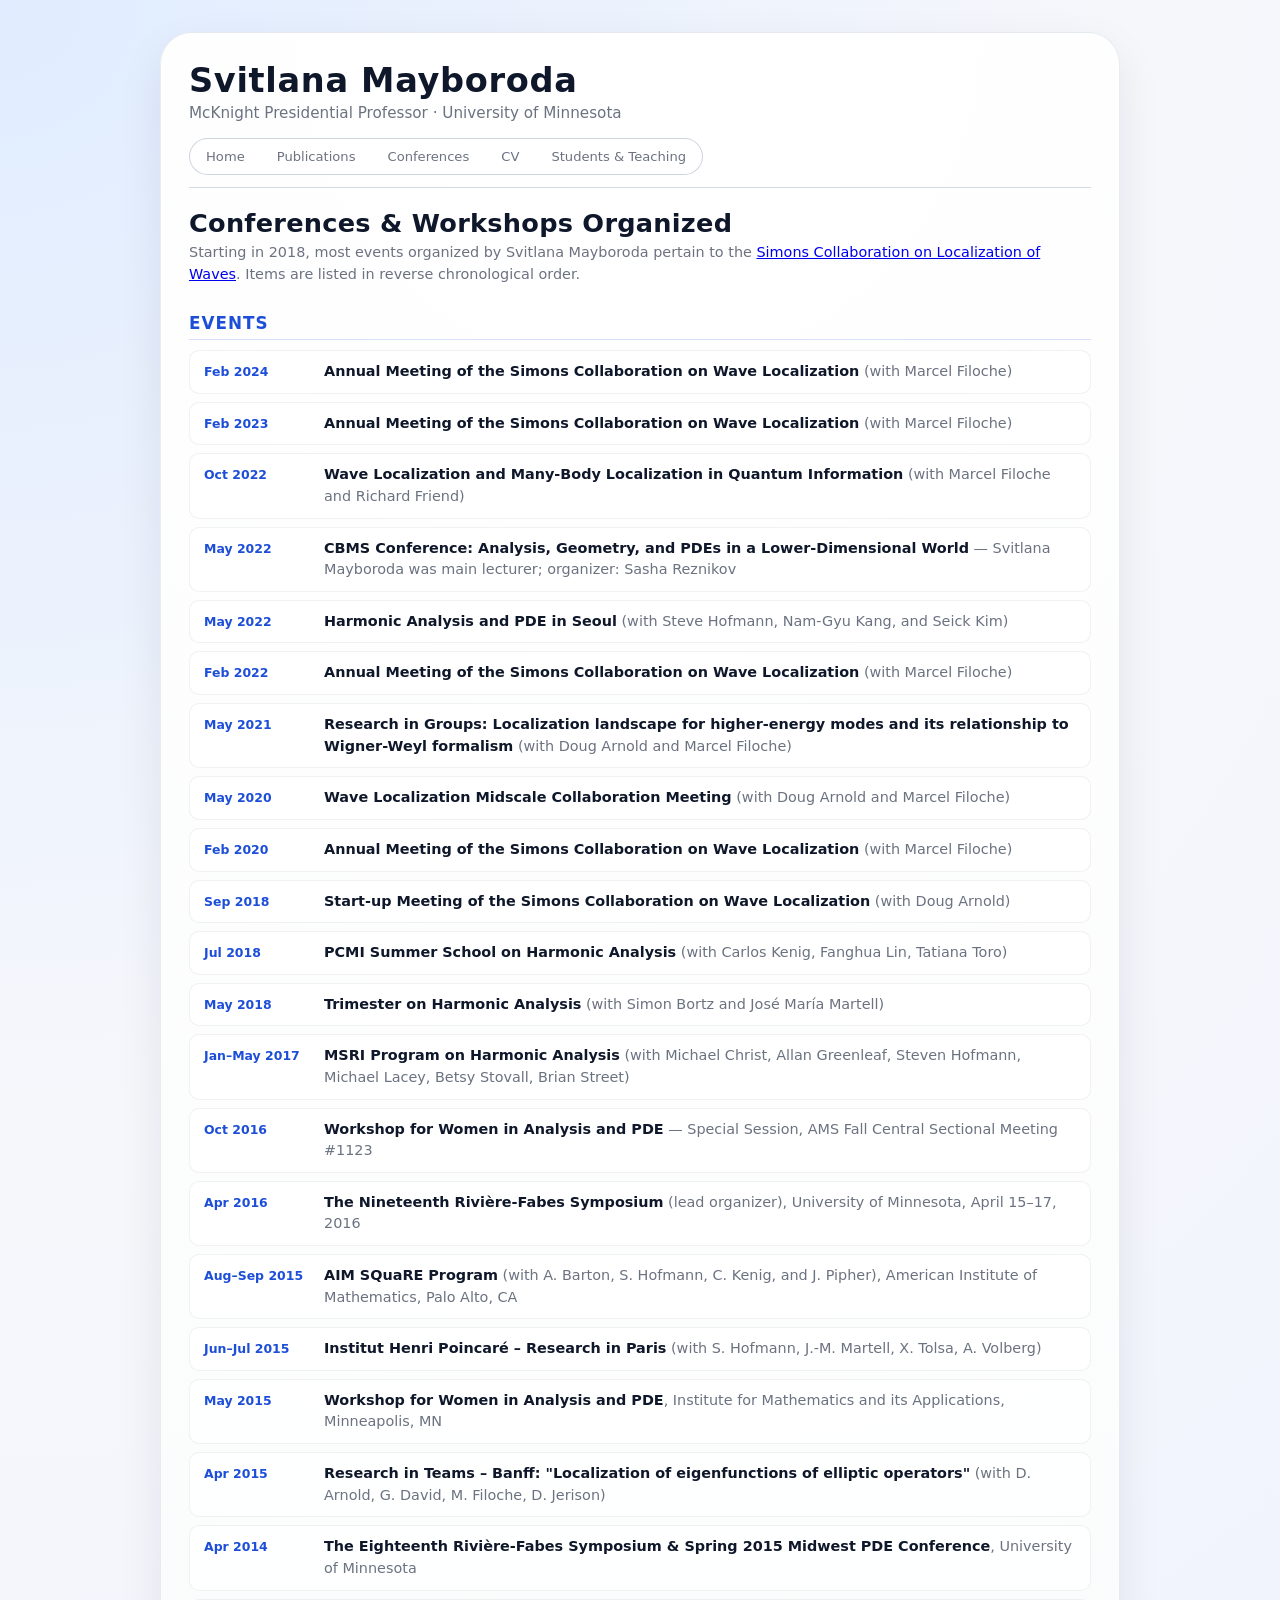
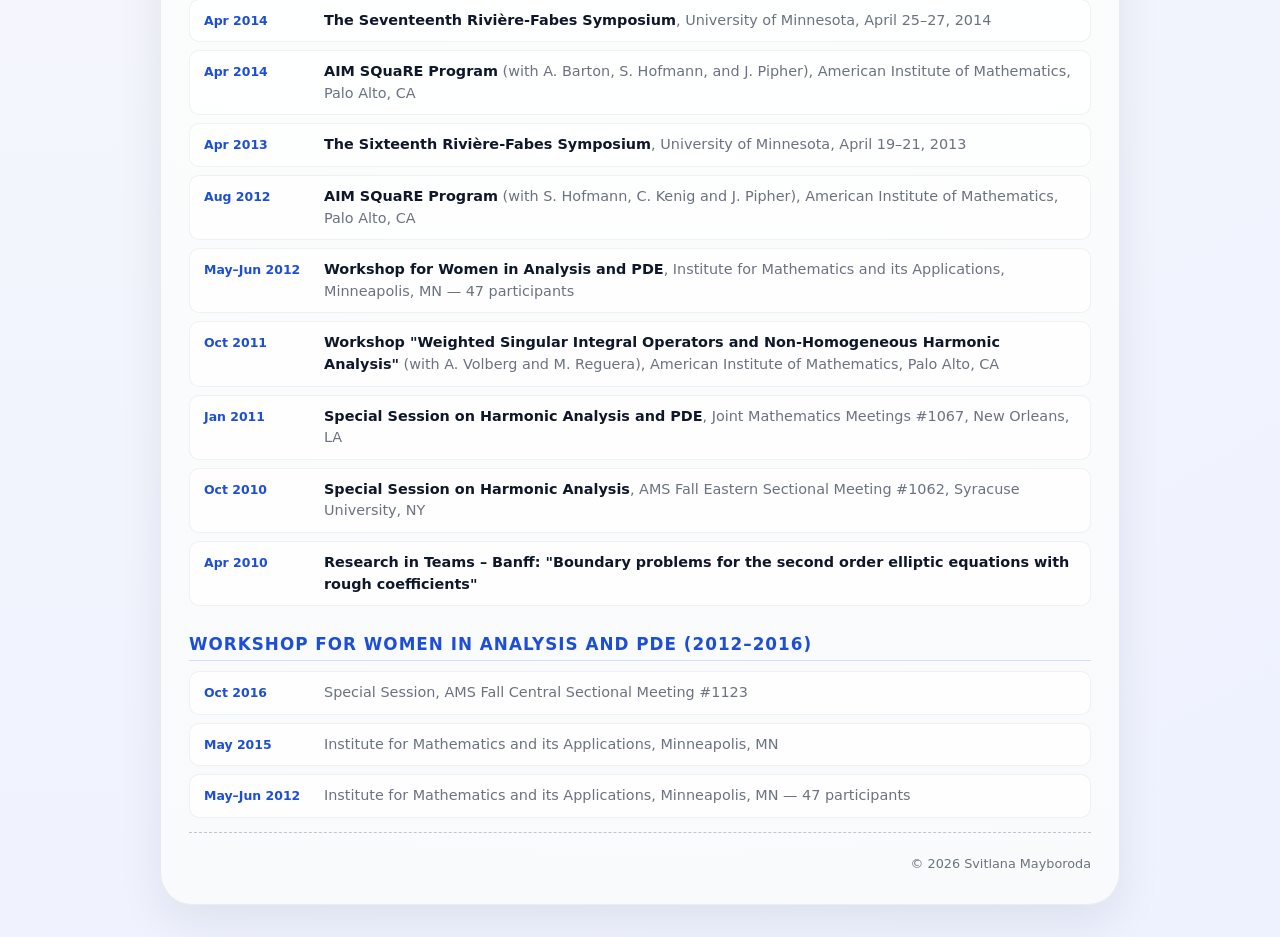
==== organized.html @ d2f57498 "Initial commit: clean static site for Svitlana Mayboroda Made-with: Cursor" ====
<!DOCTYPE html>
<html lang="en">
<head>
  <meta charset="UTF-8">
  <meta name="viewport" content="width=device-width, initial-scale=1">
  <title>Conferences &amp; Workshops – Svitlana Mayboroda</title>
  <link rel="stylesheet" href="styles.css">
  <style>
    main { display: block; }

    .page-title {
      font-size: clamp(1.3rem, 2vw + 0.8rem, 1.6rem);
      margin: 20px 0 4px;
      letter-spacing: 0.01em;
    }

    .page-note {
      font-size: 0.9rem;
      color: var(--fg-muted);
      margin: 0 0 24px;
      line-height: 1.5;
    }

    .section-heading {
      font-size: 1.05rem;
      color: var(--accent);
      letter-spacing: 0.06em;
      text-transform: uppercase;
      margin: 28px 0 10px;
      padding-bottom: 6px;
      border-bottom: 1px solid rgba(37, 99, 235, 0.18);
    }

    .event-list {
      list-style: none;
      padding: 0;
      margin: 0;
      display: flex;
      flex-direction: column;
      gap: 8px;
    }

    .event-list li {
      display: grid;
      grid-template-columns: 110px 1fr;
      gap: 10px;
      align-items: baseline;
      font-size: 0.9rem;
      color: var(--fg-muted);
      line-height: 1.5;
      padding: 10px 14px;
      border-radius: 10px;
      border: 1px solid var(--border-subtle);
      background: rgba(255, 255, 255, 0.8);
    }

    @media (max-width: 600px) {
      .event-list li {
        grid-template-columns: 1fr;
        gap: 2px;
      }
    }

    .event-date {
      font-size: 0.78rem;
      font-weight: 600;
      color: var(--accent);
      white-space: nowrap;
    }

    .event-desc strong {
      color: var(--fg);
      font-weight: 600;
    }

    .event-desc em {
      font-style: normal;
      color: var(--fg-muted);
    }
  </style>
</head>
<body>
  <div class="page">
    <header class="site-header">
      <div class="site-title-block">
        <h1 class="site-title"><a href="index.html" style="text-decoration:none;color:inherit;">Svitlana Mayboroda</a></h1>
        <p class="site-subtitle">McKnight Presidential Professor · University of Minnesota</p>
      </div>
      <nav class="site-nav">
        <a href="index.html">Home</a>
        <a href="publications.html">Publications</a>
        <a href="organized.html">Conferences</a>
        <a href="http://www-users.math.umn.edu/~svitlana/Vitae.pdf" target="_blank" rel="noopener noreferrer">CV</a>
        <a href="http://www-users.math.umn.edu/~svitlana/teaching.html" target="_blank" rel="noopener noreferrer">Students &amp; Teaching</a>
      </nav>
    </header>

    <h2 class="page-title">Conferences &amp; Workshops Organized</h2>
    <p class="page-note">
      Starting in 2018, most events organized by Svitlana Mayboroda pertain to the
      <a href="https://www.simonsfoundation.org/collaborations/localization-of-waves/" target="_blank" rel="noopener noreferrer">Simons Collaboration on Localization of Waves</a>.
      Items are listed in reverse chronological order.
    </p>

    <h3 class="section-heading">Events</h3>
    <ul class="event-list">
      <li>
        <span class="event-date">Feb 2024</span>
        <span class="event-desc"><strong>Annual Meeting of the Simons Collaboration on Wave Localization</strong> (with Marcel Filoche)</span>
      </li>
      <li>
        <span class="event-date">Feb 2023</span>
        <span class="event-desc"><strong>Annual Meeting of the Simons Collaboration on Wave Localization</strong> (with Marcel Filoche)</span>
      </li>
      <li>
        <span class="event-date">Oct 2022</span>
        <span class="event-desc"><strong>Wave Localization and Many-Body Localization in Quantum Information</strong> (with Marcel Filoche and Richard Friend)</span>
      </li>
      <li>
        <span class="event-date">May 2022</span>
        <span class="event-desc"><strong>CBMS Conference: Analysis, Geometry, and PDEs in a Lower-Dimensional World</strong> <em>— Svitlana Mayboroda was main lecturer; organizer: Sasha Reznikov</em></span>
      </li>
      <li>
        <span class="event-date">May 2022</span>
        <span class="event-desc"><strong>Harmonic Analysis and PDE in Seoul</strong> (with Steve Hofmann, Nam-Gyu Kang, and Seick Kim)</span>
      </li>
      <li>
        <span class="event-date">Feb 2022</span>
        <span class="event-desc"><strong>Annual Meeting of the Simons Collaboration on Wave Localization</strong> (with Marcel Filoche)</span>
      </li>
      <li>
        <span class="event-date">May 2021</span>
        <span class="event-desc"><strong>Research in Groups: Localization landscape for higher-energy modes and its relationship to Wigner-Weyl formalism</strong> (with Doug Arnold and Marcel Filoche)</span>
      </li>
      <li>
        <span class="event-date">May 2020</span>
        <span class="event-desc"><strong>Wave Localization Midscale Collaboration Meeting</strong> (with Doug Arnold and Marcel Filoche)</span>
      </li>
      <li>
        <span class="event-date">Feb 2020</span>
        <span class="event-desc"><strong>Annual Meeting of the Simons Collaboration on Wave Localization</strong> (with Marcel Filoche)</span>
      </li>
      <li>
        <span class="event-date">Sep 2018</span>
        <span class="event-desc"><strong>Start-up Meeting of the Simons Collaboration on Wave Localization</strong> (with Doug Arnold)</span>
      </li>
      <li>
        <span class="event-date">Jul 2018</span>
        <span class="event-desc"><strong>PCMI Summer School on Harmonic Analysis</strong> (with Carlos Kenig, Fanghua Lin, Tatiana Toro)</span>
      </li>
      <li>
        <span class="event-date">May 2018</span>
        <span class="event-desc"><strong>Trimester on Harmonic Analysis</strong> (with Simon Bortz and José María Martell)</span>
      </li>
      <li>
        <span class="event-date">Jan–May 2017</span>
        <span class="event-desc"><strong>MSRI Program on Harmonic Analysis</strong> (with Michael Christ, Allan Greenleaf, Steven Hofmann, Michael Lacey, Betsy Stovall, Brian Street)</span>
      </li>
      <li>
        <span class="event-date">Oct 2016</span>
        <span class="event-desc"><strong>Workshop for Women in Analysis and PDE</strong> — Special Session, AMS Fall Central Sectional Meeting #1123</span>
      </li>
      <li>
        <span class="event-date">Apr 2016</span>
        <span class="event-desc"><strong>The Nineteenth Rivière-Fabes Symposium</strong> (lead organizer), University of Minnesota, April 15–17, 2016</span>
      </li>
      <li>
        <span class="event-date">Aug–Sep 2015</span>
        <span class="event-desc"><strong>AIM SQuaRE Program</strong> (with A. Barton, S. Hofmann, C. Kenig, and J. Pipher), American Institute of Mathematics, Palo Alto, CA</span>
      </li>
      <li>
        <span class="event-date">Jun–Jul 2015</span>
        <span class="event-desc"><strong>Institut Henri Poincaré – Research in Paris</strong> (with S. Hofmann, J.-M. Martell, X. Tolsa, A. Volberg)</span>
      </li>
      <li>
        <span class="event-date">May 2015</span>
        <span class="event-desc"><strong>Workshop for Women in Analysis and PDE</strong>, Institute for Mathematics and its Applications, Minneapolis, MN</span>
      </li>
      <li>
        <span class="event-date">Apr 2015</span>
        <span class="event-desc"><strong>Research in Teams – Banff: "Localization of eigenfunctions of elliptic operators"</strong> (with D. Arnold, G. David, M. Filoche, D. Jerison)</span>
      </li>
      <li>
        <span class="event-date">Apr 2014</span>
        <span class="event-desc"><strong>The Eighteenth Rivière-Fabes Symposium &amp; Spring 2015 Midwest PDE Conference</strong>, University of Minnesota</span>
      </li>
      <li>
        <span class="event-date">Apr 2014</span>
        <span class="event-desc"><strong>The Seventeenth Rivière-Fabes Symposium</strong>, University of Minnesota, April 25–27, 2014</span>
      </li>
      <li>
        <span class="event-date">Apr 2014</span>
        <span class="event-desc"><strong>AIM SQuaRE Program</strong> (with A. Barton, S. Hofmann, and J. Pipher), American Institute of Mathematics, Palo Alto, CA</span>
      </li>
      <li>
        <span class="event-date">Apr 2013</span>
        <span class="event-desc"><strong>The Sixteenth Rivière-Fabes Symposium</strong>, University of Minnesota, April 19–21, 2013</span>
      </li>
      <li>
        <span class="event-date">Aug 2012</span>
        <span class="event-desc"><strong>AIM SQuaRE Program</strong> (with S. Hofmann, C. Kenig and J. Pipher), American Institute of Mathematics, Palo Alto, CA</span>
      </li>
      <li>
        <span class="event-date">May–Jun 2012</span>
        <span class="event-desc"><strong>Workshop for Women in Analysis and PDE</strong>, Institute for Mathematics and its Applications, Minneapolis, MN — 47 participants</span>
      </li>
      <li>
        <span class="event-date">Oct 2011</span>
        <span class="event-desc"><strong>Workshop "Weighted Singular Integral Operators and Non-Homogeneous Harmonic Analysis"</strong> (with A. Volberg and M. Reguera), American Institute of Mathematics, Palo Alto, CA</span>
      </li>
      <li>
        <span class="event-date">Jan 2011</span>
        <span class="event-desc"><strong>Special Session on Harmonic Analysis and PDE</strong>, Joint Mathematics Meetings #1067, New Orleans, LA</span>
      </li>
      <li>
        <span class="event-date">Oct 2010</span>
        <span class="event-desc"><strong>Special Session on Harmonic Analysis</strong>, AMS Fall Eastern Sectional Meeting #1062, Syracuse University, NY</span>
      </li>
      <li>
        <span class="event-date">Apr 2010</span>
        <span class="event-desc"><strong>Research in Teams – Banff: "Boundary problems for the second order elliptic equations with rough coefficients"</strong></span>
      </li>
    </ul>

    <h3 class="section-heading">Workshop for Women in Analysis and PDE (2012–2016)</h3>
    <ul class="event-list">
      <li>
        <span class="event-date">Oct 2016</span>
        <span class="event-desc">Special Session, AMS Fall Central Sectional Meeting #1123</span>
      </li>
      <li>
        <span class="event-date">May 2015</span>
        <span class="event-desc">Institute for Mathematics and its Applications, Minneapolis, MN</span>
      </li>
      <li>
        <span class="event-date">May–Jun 2012</span>
        <span class="event-desc">Institute for Mathematics and its Applications, Minneapolis, MN — 47 participants</span>
      </li>
    </ul>

    <footer class="site-footer">
      <p>&copy; <span id="year"></span> Svitlana Mayboroda</p>
    </footer>
  </div>
  <script>document.getElementById('year').textContent = new Date().getFullYear();</script>
</body>
</html>
---- styles.css ----
:root {
  color-scheme: light dark;
  --bg: #f6f7fb;
  --bg-elevated: #ffffff;
  --border-subtle: rgba(15, 23, 42, 0.06);
  --fg: #0f172a;
  --fg-muted: #6b7280;
  --accent: #1d4ed8;
  --accent-soft: rgba(37, 99, 235, 0.08);
  --shadow-soft: 0 18px 45px rgba(15, 23, 42, 0.08);
  --radius-lg: 18px;
  --radius-full: 999px;
  --max-width: 960px;
}

*,
*::before,
*::after {
  box-sizing: border-box;
}

html,
body {
  margin: 0;
  padding: 0;
  font-family: system-ui, -apple-system, BlinkMacSystemFont, "SF Pro Text",
    "Segoe UI", sans-serif;
  background: radial-gradient(circle at top left, #e0ecff, #f6f7fb 40%, #eef2ff);
  color: var(--fg);
}

body {
  min-height: 100vh;
  display: flex;
  justify-content: center;
  padding: 32px 16px;
}

.page {
  width: 100%;
  max-width: var(--max-width);
  background: radial-gradient(circle at top, #ffffff, #f9fafb);
  border-radius: 32px;
  padding: 28px 28px 20px;
  box-shadow: var(--shadow-soft);
  border: 1px solid rgba(148, 163, 184, 0.2);
  backdrop-filter: blur(18px);
}

@media (max-width: 720px) {
  body {
    padding: 16px;
  }

  .page {
    padding: 20px 18px 16px;
    border-radius: 24px;
  }
}

.site-header {
  display: flex;
  flex-wrap: wrap;
  align-items: center;
  justify-content: space-between;
  gap: 16px;
  padding-bottom: 12px;
  border-bottom: 1px solid rgba(148, 163, 184, 0.4);
}

.site-title-block {
  display: flex;
  flex-direction: column;
  gap: 4px;
}

.site-title {
  font-size: clamp(1.75rem, 2vw + 1rem, 2.1rem);
  letter-spacing: 0.02em;
  margin: 0;
}

.site-subtitle {
  margin: 0;
  font-size: 0.95rem;
  color: var(--fg-muted);
}

.site-nav {
  display: inline-flex;
  flex-wrap: wrap;
  gap: 8px;
  padding: 4px;
  border-radius: var(--radius-full);
  background: rgba(255, 255, 255, 0.9);
  border: 1px solid rgba(148, 163, 184, 0.45);
}

.site-nav a {
  display: inline-flex;
  align-items: center;
  justify-content: center;
  padding: 6px 12px;
  border-radius: 999px;
  font-size: 0.82rem;
  text-decoration: none;
  color: var(--fg-muted);
  white-space: nowrap;
  position: relative;
  transition: background 0.15s ease, color 0.15s ease, transform 0.12s ease;
}

.site-nav a::before {
  content: "";
  position: absolute;
  inset: 0;
  border-radius: inherit;
  background: var(--accent-soft);
  opacity: 0;
  transition: opacity 0.15s ease;
}

.site-nav a span {
  position: relative;
  z-index: 1;
}

.site-nav a:hover {
  color: var(--accent);
  transform: translateY(-1px);
}

.site-nav a:hover::before {
  opacity: 1;
}

@media (max-width: 640px) {
  .site-header {
    align-items: flex-start;
  }

  .site-nav {
    width: 100%;
    justify-content: space-between;
  }
}

main {
  display: grid;
  grid-template-columns: minmax(0, 1.35fr) minmax(0, 1fr);
  gap: 18px;
  margin-top: 16px;
}

@media (max-width: 880px) {
  main {
    grid-template-columns: minmax(0, 1fr);
  }
}

.card {
  background: rgba(255, 255, 255, 0.95);
  border-radius: var(--radius-lg);
  padding: 16px 18px 14px;
  border: 1px solid var(--border-subtle);
  box-shadow: 0 18px 40px rgba(15, 23, 42, 0.04);
}

.card h2 {
  margin: 0 0 8px;
  font-size: 1.15rem;
}

.card p {
  margin: 0 0 8px;
  font-size: 0.95rem;
  color: var(--fg-muted);
  line-height: 1.5;
}

.card a {
  color: var(--accent);
  text-decoration: none;
  border-bottom: 1px solid rgba(37, 99, 235, 0.25);
  padding-bottom: 1px;
}

.card a:hover {
  border-color: rgba(37, 99, 235, 0.7);
}

.link-list {
  list-style: none;
  padding-left: 0;
  margin: 6px 0 0;
  display: flex;
  flex-direction: column;
  gap: 6px;
}

.link-list li a {
  display: inline-flex;
  align-items: center;
  gap: 6px;
  padding: 6px 10px;
  border-radius: 999px;
  background: rgba(248, 250, 252, 0.9);
  border: 1px solid rgba(148, 163, 184, 0.6);
  font-size: 0.9rem;
  border-bottom: none;
}

.link-list li a::after {
  content: "↗";
  font-size: 0.75rem;
  opacity: 0.65;
}

.link-list li a:hover {
  background: rgba(239, 246, 255, 0.95);
  border-color: rgba(37, 99, 235, 0.8);
}

.contact-grid {
  display: grid;
  grid-template-columns: minmax(0, 1.4fr) minmax(0, 1fr);
  gap: 12px;
  margin-top: 4px;
}

@media (max-width: 720px) {
  .contact-grid {
    grid-template-columns: minmax(0, 1fr);
  }
}

.contact-grid h3 {
  margin: 0 0 6px;
  font-size: 0.98rem;
}

.contact-grid p {
  margin: 0;
}

.site-footer {
  margin-top: 14px;
  padding-top: 10px;
  border-top: 1px dashed rgba(148, 163, 184, 0.6);
  text-align: right;
  font-size: 0.8rem;
  color: var(--fg-muted);
}
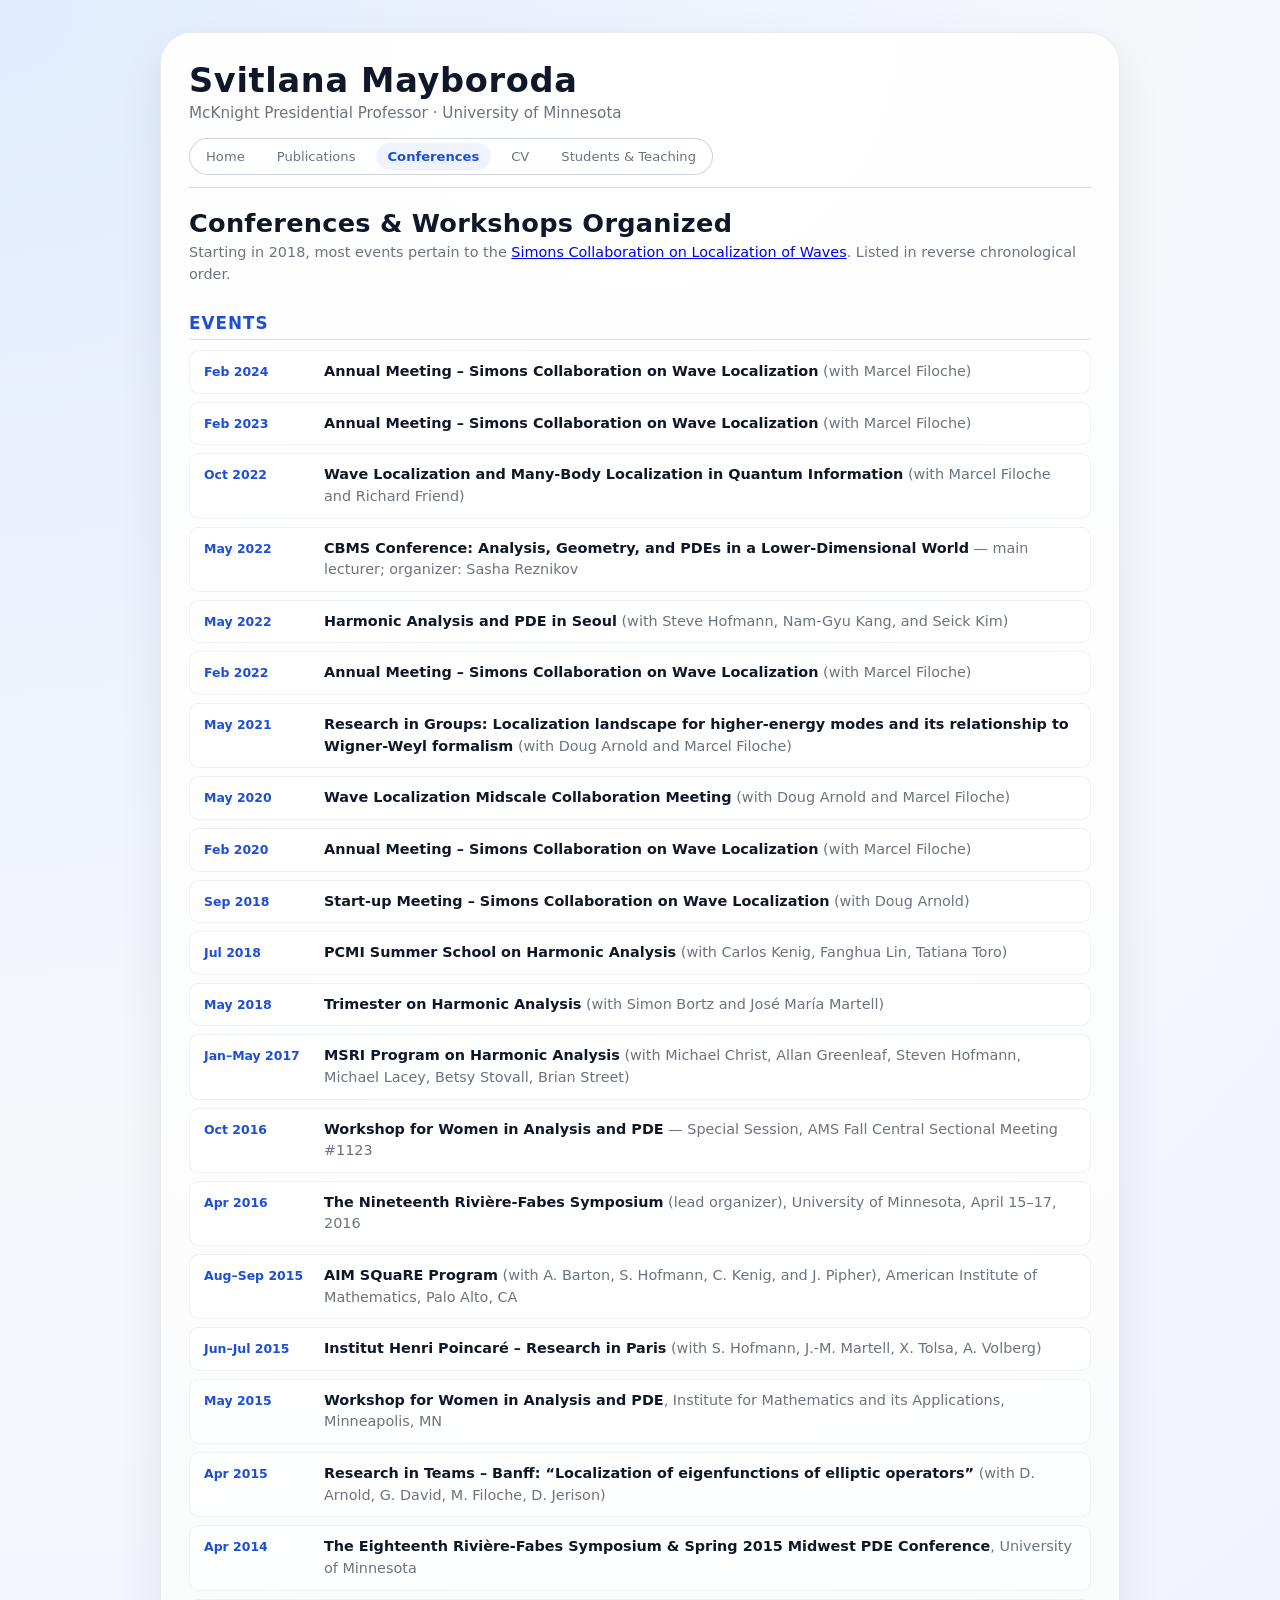
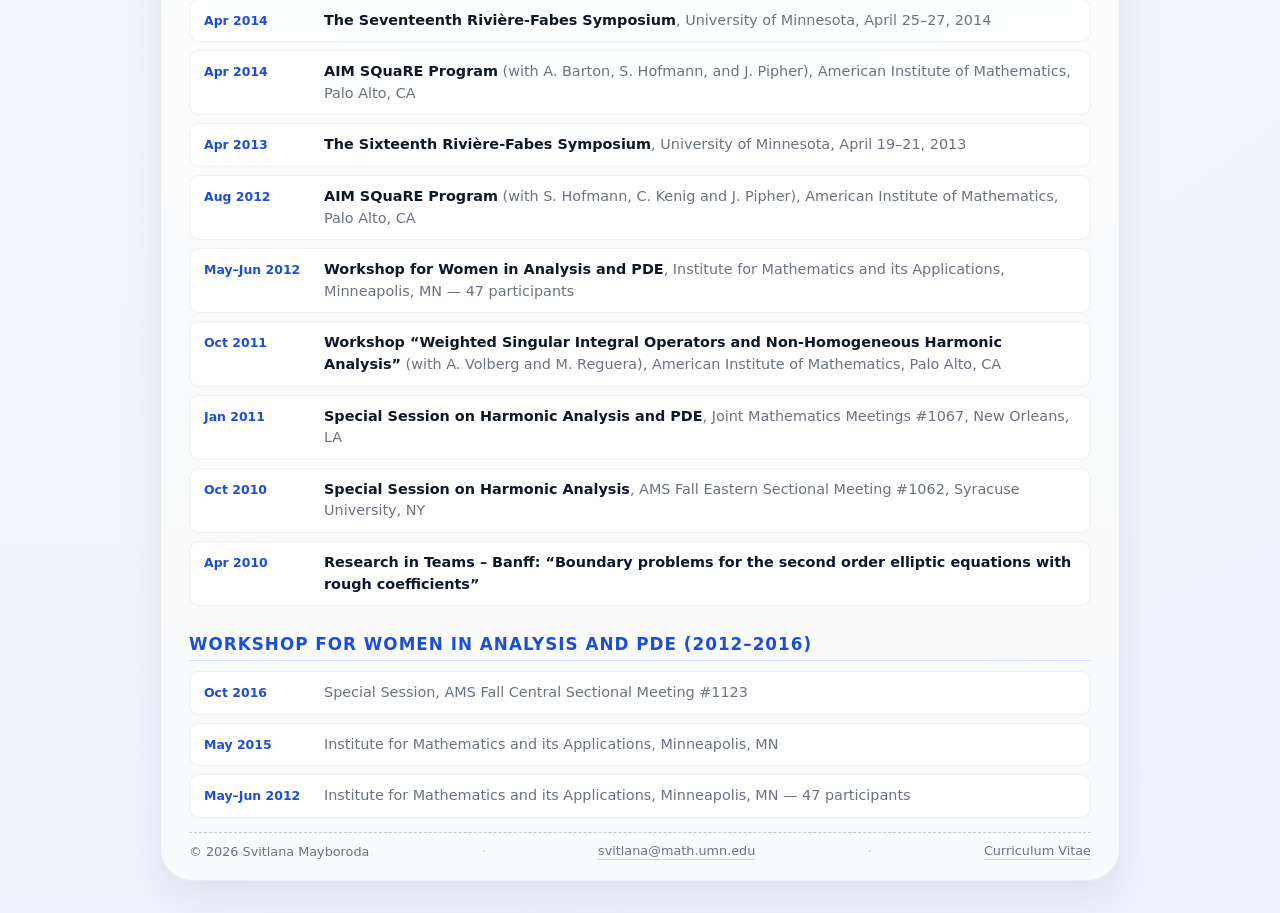
==== commit 169156ab: "Add shared header/footer via components.js; use local Vitae.pdf Made-with: Cursor" ====
--- a/organized.html
+++ b/organized.html
@@ -55,10 +55,7 @@
     }
 
     @media (max-width: 600px) {
-      .event-list li {
-        grid-template-columns: 1fr;
-        gap: 2px;
-      }
+      .event-list li { grid-template-columns: 1fr; gap: 2px; }
     }
 
     .event-date {
@@ -68,49 +65,30 @@
       white-space: nowrap;
     }
 
-    .event-desc strong {
-      color: var(--fg);
-      font-weight: 600;
-    }
-
-    .event-desc em {
-      font-style: normal;
-      color: var(--fg-muted);
-    }
+    .event-desc strong { color: var(--fg); font-weight: 600; }
+    .event-desc em { font-style: normal; color: var(--fg-muted); }
   </style>
 </head>
 <body>
   <div class="page">
-    <header class="site-header">
-      <div class="site-title-block">
-        <h1 class="site-title"><a href="index.html" style="text-decoration:none;color:inherit;">Svitlana Mayboroda</a></h1>
-        <p class="site-subtitle">McKnight Presidential Professor · University of Minnesota</p>
-      </div>
-      <nav class="site-nav">
-        <a href="index.html">Home</a>
-        <a href="publications.html">Publications</a>
-        <a href="organized.html">Conferences</a>
-        <a href="http://www-users.math.umn.edu/~svitlana/Vitae.pdf" target="_blank" rel="noopener noreferrer">CV</a>
-        <a href="http://www-users.math.umn.edu/~svitlana/teaching.html" target="_blank" rel="noopener noreferrer">Students &amp; Teaching</a>
-      </nav>
-    </header>
+    <div id="site-header"></div>
 
     <h2 class="page-title">Conferences &amp; Workshops Organized</h2>
     <p class="page-note">
-      Starting in 2018, most events organized by Svitlana Mayboroda pertain to the
+      Starting in 2018, most events pertain to the
       <a href="https://www.simonsfoundation.org/collaborations/localization-of-waves/" target="_blank" rel="noopener noreferrer">Simons Collaboration on Localization of Waves</a>.
-      Items are listed in reverse chronological order.
+      Listed in reverse chronological order.
     </p>
 
     <h3 class="section-heading">Events</h3>
     <ul class="event-list">
       <li>
         <span class="event-date">Feb 2024</span>
-        <span class="event-desc"><strong>Annual Meeting of the Simons Collaboration on Wave Localization</strong> (with Marcel Filoche)</span>
+        <span class="event-desc"><strong>Annual Meeting &#8211; Simons Collaboration on Wave Localization</strong> (with Marcel Filoche)</span>
       </li>
       <li>
         <span class="event-date">Feb 2023</span>
-        <span class="event-desc"><strong>Annual Meeting of the Simons Collaboration on Wave Localization</strong> (with Marcel Filoche)</span>
+        <span class="event-desc"><strong>Annual Meeting &#8211; Simons Collaboration on Wave Localization</strong> (with Marcel Filoche)</span>
       </li>
       <li>
         <span class="event-date">Oct 2022</span>
@@ -118,7 +96,7 @@
       </li>
       <li>
         <span class="event-date">May 2022</span>
-        <span class="event-desc"><strong>CBMS Conference: Analysis, Geometry, and PDEs in a Lower-Dimensional World</strong> <em>— Svitlana Mayboroda was main lecturer; organizer: Sasha Reznikov</em></span>
+        <span class="event-desc"><strong>CBMS Conference: Analysis, Geometry, and PDEs in a Lower-Dimensional World</strong> <em>&#8212; main lecturer; organizer: Sasha Reznikov</em></span>
       </li>
       <li>
         <span class="event-date">May 2022</span>
@@ -126,7 +104,7 @@
       </li>
       <li>
         <span class="event-date">Feb 2022</span>
-        <span class="event-desc"><strong>Annual Meeting of the Simons Collaboration on Wave Localization</strong> (with Marcel Filoche)</span>
+        <span class="event-desc"><strong>Annual Meeting &#8211; Simons Collaboration on Wave Localization</strong> (with Marcel Filoche)</span>
       </li>
       <li>
         <span class="event-date">May 2021</span>
@@ -138,11 +116,11 @@
       </li>
       <li>
         <span class="event-date">Feb 2020</span>
-        <span class="event-desc"><strong>Annual Meeting of the Simons Collaboration on Wave Localization</strong> (with Marcel Filoche)</span>
+        <span class="event-desc"><strong>Annual Meeting &#8211; Simons Collaboration on Wave Localization</strong> (with Marcel Filoche)</span>
       </li>
       <li>
         <span class="event-date">Sep 2018</span>
-        <span class="event-desc"><strong>Start-up Meeting of the Simons Collaboration on Wave Localization</strong> (with Doug Arnold)</span>
+        <span class="event-desc"><strong>Start-up Meeting &#8211; Simons Collaboration on Wave Localization</strong> (with Doug Arnold)</span>
       </li>
       <li>
         <span class="event-date">Jul 2018</span>
@@ -150,27 +128,27 @@
       </li>
       <li>
         <span class="event-date">May 2018</span>
-        <span class="event-desc"><strong>Trimester on Harmonic Analysis</strong> (with Simon Bortz and José María Martell)</span>
-      </li>
-      <li>
-        <span class="event-date">Jan–May 2017</span>
+        <span class="event-desc"><strong>Trimester on Harmonic Analysis</strong> (with Simon Bortz and Jos&#233; Mar&#237;a Martell)</span>
+      </li>
+      <li>
+        <span class="event-date">Jan&#8211;May 2017</span>
         <span class="event-desc"><strong>MSRI Program on Harmonic Analysis</strong> (with Michael Christ, Allan Greenleaf, Steven Hofmann, Michael Lacey, Betsy Stovall, Brian Street)</span>
       </li>
       <li>
         <span class="event-date">Oct 2016</span>
-        <span class="event-desc"><strong>Workshop for Women in Analysis and PDE</strong> — Special Session, AMS Fall Central Sectional Meeting #1123</span>
+        <span class="event-desc"><strong>Workshop for Women in Analysis and PDE</strong> &#8212; Special Session, AMS Fall Central Sectional Meeting #1123</span>
       </li>
       <li>
         <span class="event-date">Apr 2016</span>
-        <span class="event-desc"><strong>The Nineteenth Rivière-Fabes Symposium</strong> (lead organizer), University of Minnesota, April 15–17, 2016</span>
-      </li>
-      <li>
-        <span class="event-date">Aug–Sep 2015</span>
+        <span class="event-desc"><strong>The Nineteenth Rivi&#232;re-Fabes Symposium</strong> (lead organizer), University of Minnesota, April 15&#8211;17, 2016</span>
+      </li>
+      <li>
+        <span class="event-date">Aug&#8211;Sep 2015</span>
         <span class="event-desc"><strong>AIM SQuaRE Program</strong> (with A. Barton, S. Hofmann, C. Kenig, and J. Pipher), American Institute of Mathematics, Palo Alto, CA</span>
       </li>
       <li>
-        <span class="event-date">Jun–Jul 2015</span>
-        <span class="event-desc"><strong>Institut Henri Poincaré – Research in Paris</strong> (with S. Hofmann, J.-M. Martell, X. Tolsa, A. Volberg)</span>
+        <span class="event-date">Jun&#8211;Jul 2015</span>
+        <span class="event-desc"><strong>Institut Henri Poincar&#233; &#8211; Research in Paris</strong> (with S. Hofmann, J.-M. Martell, X. Tolsa, A. Volberg)</span>
       </li>
       <li>
         <span class="event-date">May 2015</span>
@@ -178,15 +156,15 @@
       </li>
       <li>
         <span class="event-date">Apr 2015</span>
-        <span class="event-desc"><strong>Research in Teams – Banff: "Localization of eigenfunctions of elliptic operators"</strong> (with D. Arnold, G. David, M. Filoche, D. Jerison)</span>
+        <span class="event-desc"><strong>Research in Teams &#8211; Banff: &#8220;Localization of eigenfunctions of elliptic operators&#8221;</strong> (with D. Arnold, G. David, M. Filoche, D. Jerison)</span>
       </li>
       <li>
         <span class="event-date">Apr 2014</span>
-        <span class="event-desc"><strong>The Eighteenth Rivière-Fabes Symposium &amp; Spring 2015 Midwest PDE Conference</strong>, University of Minnesota</span>
+        <span class="event-desc"><strong>The Eighteenth Rivi&#232;re-Fabes Symposium &amp; Spring 2015 Midwest PDE Conference</strong>, University of Minnesota</span>
       </li>
       <li>
         <span class="event-date">Apr 2014</span>
-        <span class="event-desc"><strong>The Seventeenth Rivière-Fabes Symposium</strong>, University of Minnesota, April 25–27, 2014</span>
+        <span class="event-desc"><strong>The Seventeenth Rivi&#232;re-Fabes Symposium</strong>, University of Minnesota, April 25&#8211;27, 2014</span>
       </li>
       <li>
         <span class="event-date">Apr 2014</span>
@@ -194,19 +172,19 @@
       </li>
       <li>
         <span class="event-date">Apr 2013</span>
-        <span class="event-desc"><strong>The Sixteenth Rivière-Fabes Symposium</strong>, University of Minnesota, April 19–21, 2013</span>
+        <span class="event-desc"><strong>The Sixteenth Rivi&#232;re-Fabes Symposium</strong>, University of Minnesota, April 19&#8211;21, 2013</span>
       </li>
       <li>
         <span class="event-date">Aug 2012</span>
         <span class="event-desc"><strong>AIM SQuaRE Program</strong> (with S. Hofmann, C. Kenig and J. Pipher), American Institute of Mathematics, Palo Alto, CA</span>
       </li>
       <li>
-        <span class="event-date">May–Jun 2012</span>
-        <span class="event-desc"><strong>Workshop for Women in Analysis and PDE</strong>, Institute for Mathematics and its Applications, Minneapolis, MN — 47 participants</span>
+        <span class="event-date">May&#8211;Jun 2012</span>
+        <span class="event-desc"><strong>Workshop for Women in Analysis and PDE</strong>, Institute for Mathematics and its Applications, Minneapolis, MN &#8212; 47 participants</span>
       </li>
       <li>
         <span class="event-date">Oct 2011</span>
-        <span class="event-desc"><strong>Workshop "Weighted Singular Integral Operators and Non-Homogeneous Harmonic Analysis"</strong> (with A. Volberg and M. Reguera), American Institute of Mathematics, Palo Alto, CA</span>
+        <span class="event-desc"><strong>Workshop &#8220;Weighted Singular Integral Operators and Non-Homogeneous Harmonic Analysis&#8221;</strong> (with A. Volberg and M. Reguera), American Institute of Mathematics, Palo Alto, CA</span>
       </li>
       <li>
         <span class="event-date">Jan 2011</span>
@@ -218,11 +196,11 @@
       </li>
       <li>
         <span class="event-date">Apr 2010</span>
-        <span class="event-desc"><strong>Research in Teams – Banff: "Boundary problems for the second order elliptic equations with rough coefficients"</strong></span>
+        <span class="event-desc"><strong>Research in Teams &#8211; Banff: &#8220;Boundary problems for the second order elliptic equations with rough coefficients&#8221;</strong></span>
       </li>
     </ul>
 
-    <h3 class="section-heading">Workshop for Women in Analysis and PDE (2012–2016)</h3>
+    <h3 class="section-heading">Workshop for Women in Analysis and PDE (2012&#8211;2016)</h3>
     <ul class="event-list">
       <li>
         <span class="event-date">Oct 2016</span>
@@ -233,15 +211,14 @@
         <span class="event-desc">Institute for Mathematics and its Applications, Minneapolis, MN</span>
       </li>
       <li>
-        <span class="event-date">May–Jun 2012</span>
-        <span class="event-desc">Institute for Mathematics and its Applications, Minneapolis, MN — 47 participants</span>
+        <span class="event-date">May&#8211;Jun 2012</span>
+        <span class="event-desc">Institute for Mathematics and its Applications, Minneapolis, MN &#8212; 47 participants</span>
       </li>
     </ul>
 
-    <footer class="site-footer">
-      <p>&copy; <span id="year"></span> Svitlana Mayboroda</p>
-    </footer>
+    <div id="site-footer"></div>
   </div>
-  <script>document.getElementById('year').textContent = new Date().getFullYear();</script>
+
+  <script src="components.js"></script>
 </body>
 </html>
--- a/styles.css
+++ b/styles.css
@@ -134,6 +134,17 @@
   opacity: 1;
 }
 
+.site-nav a[aria-current="page"] {
+  color: var(--accent);
+  background: var(--accent-soft);
+  font-weight: 600;
+}
+
+.site-title a {
+  text-decoration: none;
+  color: inherit;
+}
+
 @media (max-width: 640px) {
   .site-header {
     align-items: flex-start;
@@ -247,8 +258,31 @@
   margin-top: 14px;
   padding-top: 10px;
   border-top: 1px dashed rgba(148, 163, 184, 0.6);
-  text-align: right;
   font-size: 0.8rem;
   color: var(--fg-muted);
 }
 
+.footer-inner {
+  display: flex;
+  flex-wrap: wrap;
+  align-items: center;
+  justify-content: space-between;
+  gap: 6px 16px;
+}
+
+.footer-sep {
+  opacity: 0.4;
+}
+
+.site-footer a {
+  color: var(--fg-muted);
+  text-decoration: none;
+  border-bottom: 1px solid rgba(107, 114, 128, 0.3);
+  padding-bottom: 1px;
+}
+
+.site-footer a:hover {
+  color: var(--accent);
+  border-color: var(--accent);
+}
+
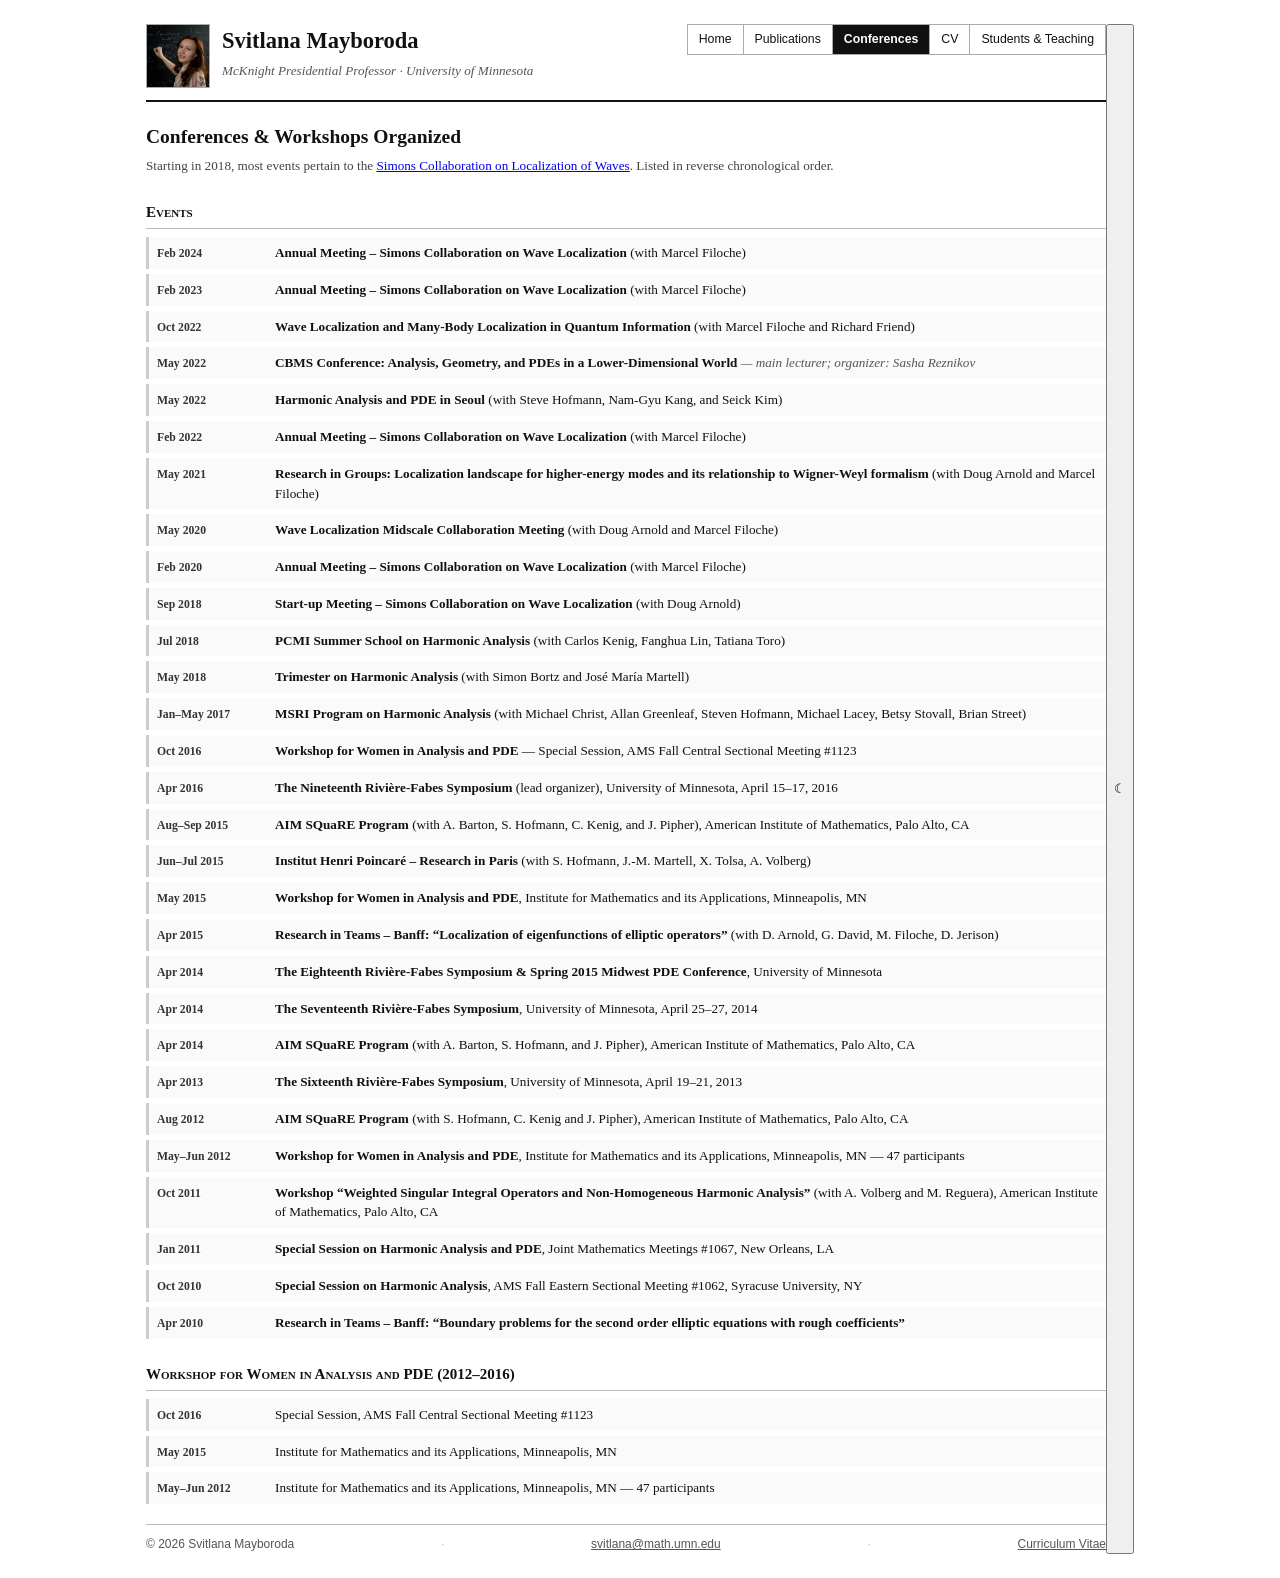
==== commit 4f8efce9: "Replace rounded modern design with flat square borders Made-with: Cursor" ====
--- a/organized.html
+++ b/organized.html
@@ -7,66 +7,34 @@
   <link rel="stylesheet" href="styles.css">
   <style>
     main { display: block; }
-
-    .page-title {
-      font-size: clamp(1.3rem, 2vw + 0.8rem, 1.6rem);
-      margin: 20px 0 4px;
-      letter-spacing: 0.01em;
+    .page-title { font-size: 1.3rem; margin: 16px 0 4px; }
+    .page-note { font-size: 0.88rem; color: #444; margin: 0 0 18px; }
+    .section-heading {
+      font-size: 1rem;
+      font-variant: small-caps;
+      margin: 24px 0 8px;
+      padding-bottom: 4px;
+      border-bottom: 1px solid #bbb;
     }
-
-    .page-note {
-      font-size: 0.9rem;
-      color: var(--fg-muted);
-      margin: 0 0 24px;
-      line-height: 1.5;
-    }
-
-    .section-heading {
-      font-size: 1.05rem;
-      color: var(--accent);
-      letter-spacing: 0.06em;
-      text-transform: uppercase;
-      margin: 28px 0 10px;
-      padding-bottom: 6px;
-      border-bottom: 1px solid rgba(37, 99, 235, 0.18);
-    }
-
-    .event-list {
-      list-style: none;
-      padding: 0;
-      margin: 0;
-      display: flex;
-      flex-direction: column;
-      gap: 8px;
-    }
-
+    .event-list { list-style: none; padding: 0; margin: 0; }
     .event-list li {
       display: grid;
       grid-template-columns: 110px 1fr;
-      gap: 10px;
+      gap: 8px;
       align-items: baseline;
-      font-size: 0.9rem;
-      color: var(--fg-muted);
+      font-size: 0.88rem;
       line-height: 1.5;
-      padding: 10px 14px;
-      border-radius: 10px;
-      border: 1px solid var(--border-subtle);
-      background: rgba(255, 255, 255, 0.8);
+      padding: 6px 8px;
+      border-left: 3px solid #ccc;
+      margin-bottom: 5px;
+      background: #fafafa;
     }
-
     @media (max-width: 600px) {
-      .event-list li { grid-template-columns: 1fr; gap: 2px; }
+      .event-list li { grid-template-columns: 1fr; gap: 1px; }
     }
-
-    .event-date {
-      font-size: 0.78rem;
-      font-weight: 600;
-      color: var(--accent);
-      white-space: nowrap;
-    }
-
-    .event-desc strong { color: var(--fg); font-weight: 600; }
-    .event-desc em { font-style: normal; color: var(--fg-muted); }
+    .event-date { font-size: 0.78rem; font-weight: bold; color: #333; white-space: nowrap; }
+    .event-desc strong { font-weight: bold; color: #111; }
+    .event-desc em { font-style: italic; color: #555; }
   </style>
 </head>
 <body>
--- a/styles.css
+++ b/styles.css
@@ -1,143 +1,72 @@
-:root {
-  color-scheme: light dark;
-  --bg: #f6f7fb;
-  --bg-elevated: #ffffff;
-  --border-subtle: rgba(15, 23, 42, 0.06);
-  --fg: #0f172a;
-  --fg-muted: #6b7280;
-  --accent: #1d4ed8;
-  --accent-soft: rgba(37, 99, 235, 0.08);
-  --shadow-soft: 0 18px 45px rgba(15, 23, 42, 0.08);
-  --radius-lg: 18px;
-  --radius-full: 999px;
-  --max-width: 960px;
-}
-
-*,
-*::before,
-*::after {
-  box-sizing: border-box;
-}
-
-html,
+*, *::before, *::after { box-sizing: border-box; }
+
+html, body {
+  margin: 0;
+  padding: 0;
+  background: #fff;
+  color: #111;
+  font-family: Georgia, "Times New Roman", serif;
+  font-size: 15px;
+  line-height: 1.55;
+}
+
 body {
-  margin: 0;
-  padding: 0;
-  font-family: system-ui, -apple-system, BlinkMacSystemFont, "SF Pro Text",
-    "Segoe UI", sans-serif;
-  background: radial-gradient(circle at top left, #e0ecff, #f6f7fb 40%, #eef2ff);
-  color: var(--fg);
-}
-
-body {
-  min-height: 100vh;
+  padding: 24px 16px;
   display: flex;
   justify-content: center;
-  padding: 32px 16px;
 }
 
 .page {
   width: 100%;
-  max-width: var(--max-width);
-  background: radial-gradient(circle at top, #ffffff, #f9fafb);
-  border-radius: 32px;
-  padding: 28px 28px 20px;
-  box-shadow: var(--shadow-soft);
-  border: 1px solid rgba(148, 163, 184, 0.2);
-  backdrop-filter: blur(18px);
-}
-
-@media (max-width: 720px) {
-  body {
-    padding: 16px;
-  }
-
-  .page {
-    padding: 20px 18px 16px;
-    border-radius: 24px;
-  }
-}
-
+  max-width: 960px;
+}
+
+/* ── Header ── */
 .site-header {
   display: flex;
   flex-wrap: wrap;
-  align-items: center;
+  align-items: flex-start;
   justify-content: space-between;
-  gap: 16px;
+  gap: 12px;
   padding-bottom: 12px;
-  border-bottom: 1px solid rgba(148, 163, 184, 0.4);
+  border-bottom: 2px solid #111;
+  margin-bottom: 20px;
+}
+
+.site-header-identity {
+  display: flex;
+  align-items: flex-start;
+  gap: 12px;
+}
+
+.site-photo-link {
+  display: block;
+  border: 1px solid #aaa;
+  flex-shrink: 0;
+  width: 64px;
+  height: 64px;
+  overflow: hidden;
+}
+
+.site-photo {
+  width: 100%;
+  height: 100%;
+  object-fit: cover;
+  object-position: center top;
+  display: block;
 }
 
 .site-title-block {
   display: flex;
   flex-direction: column;
-  gap: 4px;
+  gap: 2px;
 }
 
 .site-title {
-  font-size: clamp(1.75rem, 2vw + 1rem, 2.1rem);
-  letter-spacing: 0.02em;
-  margin: 0;
-}
-
-.site-subtitle {
-  margin: 0;
-  font-size: 0.95rem;
-  color: var(--fg-muted);
-}
-
-.site-nav {
-  display: inline-flex;
-  flex-wrap: wrap;
-  gap: 8px;
-  padding: 4px;
-  border-radius: var(--radius-full);
-  background: rgba(255, 255, 255, 0.9);
-  border: 1px solid rgba(148, 163, 184, 0.45);
-}
-
-.site-nav a {
-  display: inline-flex;
-  align-items: center;
-  justify-content: center;
-  padding: 6px 12px;
-  border-radius: 999px;
-  font-size: 0.82rem;
-  text-decoration: none;
-  color: var(--fg-muted);
-  white-space: nowrap;
-  position: relative;
-  transition: background 0.15s ease, color 0.15s ease, transform 0.12s ease;
-}
-
-.site-nav a::before {
-  content: "";
-  position: absolute;
-  inset: 0;
-  border-radius: inherit;
-  background: var(--accent-soft);
-  opacity: 0;
-  transition: opacity 0.15s ease;
-}
-
-.site-nav a span {
-  position: relative;
-  z-index: 1;
-}
-
-.site-nav a:hover {
-  color: var(--accent);
-  transform: translateY(-1px);
-}
-
-.site-nav a:hover::before {
-  opacity: 1;
-}
-
-.site-nav a[aria-current="page"] {
-  color: var(--accent);
-  background: var(--accent-soft);
-  font-weight: 600;
+  font-size: 1.5rem;
+  font-weight: bold;
+  margin: 0;
+  letter-spacing: 0;
 }
 
 .site-title a {
@@ -145,93 +74,107 @@
   color: inherit;
 }
 
-@media (max-width: 640px) {
-  .site-header {
-    align-items: flex-start;
-  }
-
-  .site-nav {
-    width: 100%;
-    justify-content: space-between;
-  }
-}
-
+.site-subtitle {
+  margin: 0;
+  font-size: 0.88rem;
+  color: #555;
+  font-style: italic;
+}
+
+/* ── Nav ── */
+.site-nav {
+  display: flex;
+  flex-wrap: wrap;
+  gap: 0;
+  border: 1px solid #aaa;
+  align-self: flex-start;
+}
+
+.site-nav a {
+  display: inline-block;
+  padding: 5px 11px;
+  font-size: 0.82rem;
+  font-family: Arial, Helvetica, sans-serif;
+  text-decoration: none;
+  color: #111;
+  border-right: 1px solid #aaa;
+}
+
+.site-nav a:last-child { border-right: none; }
+
+.site-nav a:hover {
+  background: #f0f0f0;
+  color: #00c;
+}
+
+.site-nav a[aria-current="page"] {
+  background: #111;
+  color: #fff;
+  font-weight: bold;
+}
+
+/* ── Main grid (home page) ── */
 main {
   display: grid;
   grid-template-columns: minmax(0, 1.35fr) minmax(0, 1fr);
-  gap: 18px;
-  margin-top: 16px;
-}
-
-@media (max-width: 880px) {
-  main {
-    grid-template-columns: minmax(0, 1fr);
-  }
-}
-
+  gap: 16px;
+}
+
+@media (max-width: 700px) {
+  main { grid-template-columns: 1fr; }
+  .site-nav { width: 100%; }
+  .site-nav a { border-bottom: 1px solid #aaa; border-right: none; }
+  .site-nav a:last-child { border-bottom: none; }
+}
+
+/* ── Cards ── */
 .card {
-  background: rgba(255, 255, 255, 0.95);
-  border-radius: var(--radius-lg);
-  padding: 16px 18px 14px;
-  border: 1px solid var(--border-subtle);
-  box-shadow: 0 18px 40px rgba(15, 23, 42, 0.04);
+  border: 1px solid #bbb;
+  padding: 14px 16px;
 }
 
 .card h2 {
+  font-size: 1rem;
   margin: 0 0 8px;
-  font-size: 1.15rem;
+  padding-bottom: 4px;
+  border-bottom: 1px solid #ddd;
 }
 
 .card p {
   margin: 0 0 8px;
-  font-size: 0.95rem;
-  color: var(--fg-muted);
-  line-height: 1.5;
-}
-
-.card a {
-  color: var(--accent);
-  text-decoration: none;
-  border-bottom: 1px solid rgba(37, 99, 235, 0.25);
-  padding-bottom: 1px;
-}
-
-.card a:hover {
-  border-color: rgba(37, 99, 235, 0.7);
-}
-
+  font-size: 0.9rem;
+  color: #333;
+}
+
+.card a { color: #00c; }
+.card a:hover { color: #c00; }
+
+/* ── Link list (home page sidebar) ── */
 .link-list {
   list-style: none;
-  padding-left: 0;
-  margin: 6px 0 0;
+  padding: 0;
+  margin: 0;
   display: flex;
   flex-direction: column;
-  gap: 6px;
+  gap: 4px;
 }
 
 .link-list li a {
-  display: inline-flex;
-  align-items: center;
-  gap: 6px;
-  padding: 6px 10px;
-  border-radius: 999px;
-  background: rgba(248, 250, 252, 0.9);
-  border: 1px solid rgba(148, 163, 184, 0.6);
-  font-size: 0.9rem;
-  border-bottom: none;
-}
-
-.link-list li a::after {
-  content: "↗";
-  font-size: 0.75rem;
-  opacity: 0.65;
+  display: block;
+  padding: 5px 8px;
+  font-size: 0.88rem;
+  background: #f7f7f7;
+  border: 1px solid #ccc;
+  color: #00c;
+  text-decoration: none;
 }
 
 .link-list li a:hover {
-  background: rgba(239, 246, 255, 0.95);
-  border-color: rgba(37, 99, 235, 0.8);
-}
-
+  background: #eef;
+  color: #c00;
+}
+
+/* ── Contact grid ── */
 .contact-grid {
   display: grid;
   grid-template-columns: minmax(0, 1.4fr) minmax(0, 1fr);
@@ -239,50 +182,38 @@
   margin-top: 4px;
 }
 
-@media (max-width: 720px) {
-  .contact-grid {
-    grid-template-columns: minmax(0, 1fr);
-  }
+@media (max-width: 600px) {
+  .contact-grid { grid-template-columns: 1fr; }
 }
 
 .contact-grid h3 {
-  margin: 0 0 6px;
-  font-size: 0.98rem;
+  margin: 0 0 4px;
+  font-size: 0.92rem;
 }
 
 .contact-grid p {
   margin: 0;
-}
-
+  font-size: 0.88rem;
+}
+
+/* ── Footer ── */
 .site-footer {
-  margin-top: 14px;
+  margin-top: 20px;
   padding-top: 10px;
-  border-top: 1px dashed rgba(148, 163, 184, 0.6);
+  border-top: 1px solid #bbb;
   font-size: 0.8rem;
-  color: var(--fg-muted);
+  color: #555;
+  font-family: Arial, Helvetica, sans-serif;
 }
 
 .footer-inner {
   display: flex;
   flex-wrap: wrap;
-  align-items: center;
+  gap: 6px 14px;
   justify-content: space-between;
-  gap: 6px 16px;
-}
-
-.footer-sep {
-  opacity: 0.4;
-}
-
-.site-footer a {
-  color: var(--fg-muted);
-  text-decoration: none;
-  border-bottom: 1px solid rgba(107, 114, 128, 0.3);
-  padding-bottom: 1px;
-}
-
-.site-footer a:hover {
-  color: var(--accent);
-  border-color: var(--accent);
-}
-
+}
+
+.footer-sep { color: #bbb; }
+
+.site-footer a { color: #555; }
+.site-footer a:hover { color: #00c; }
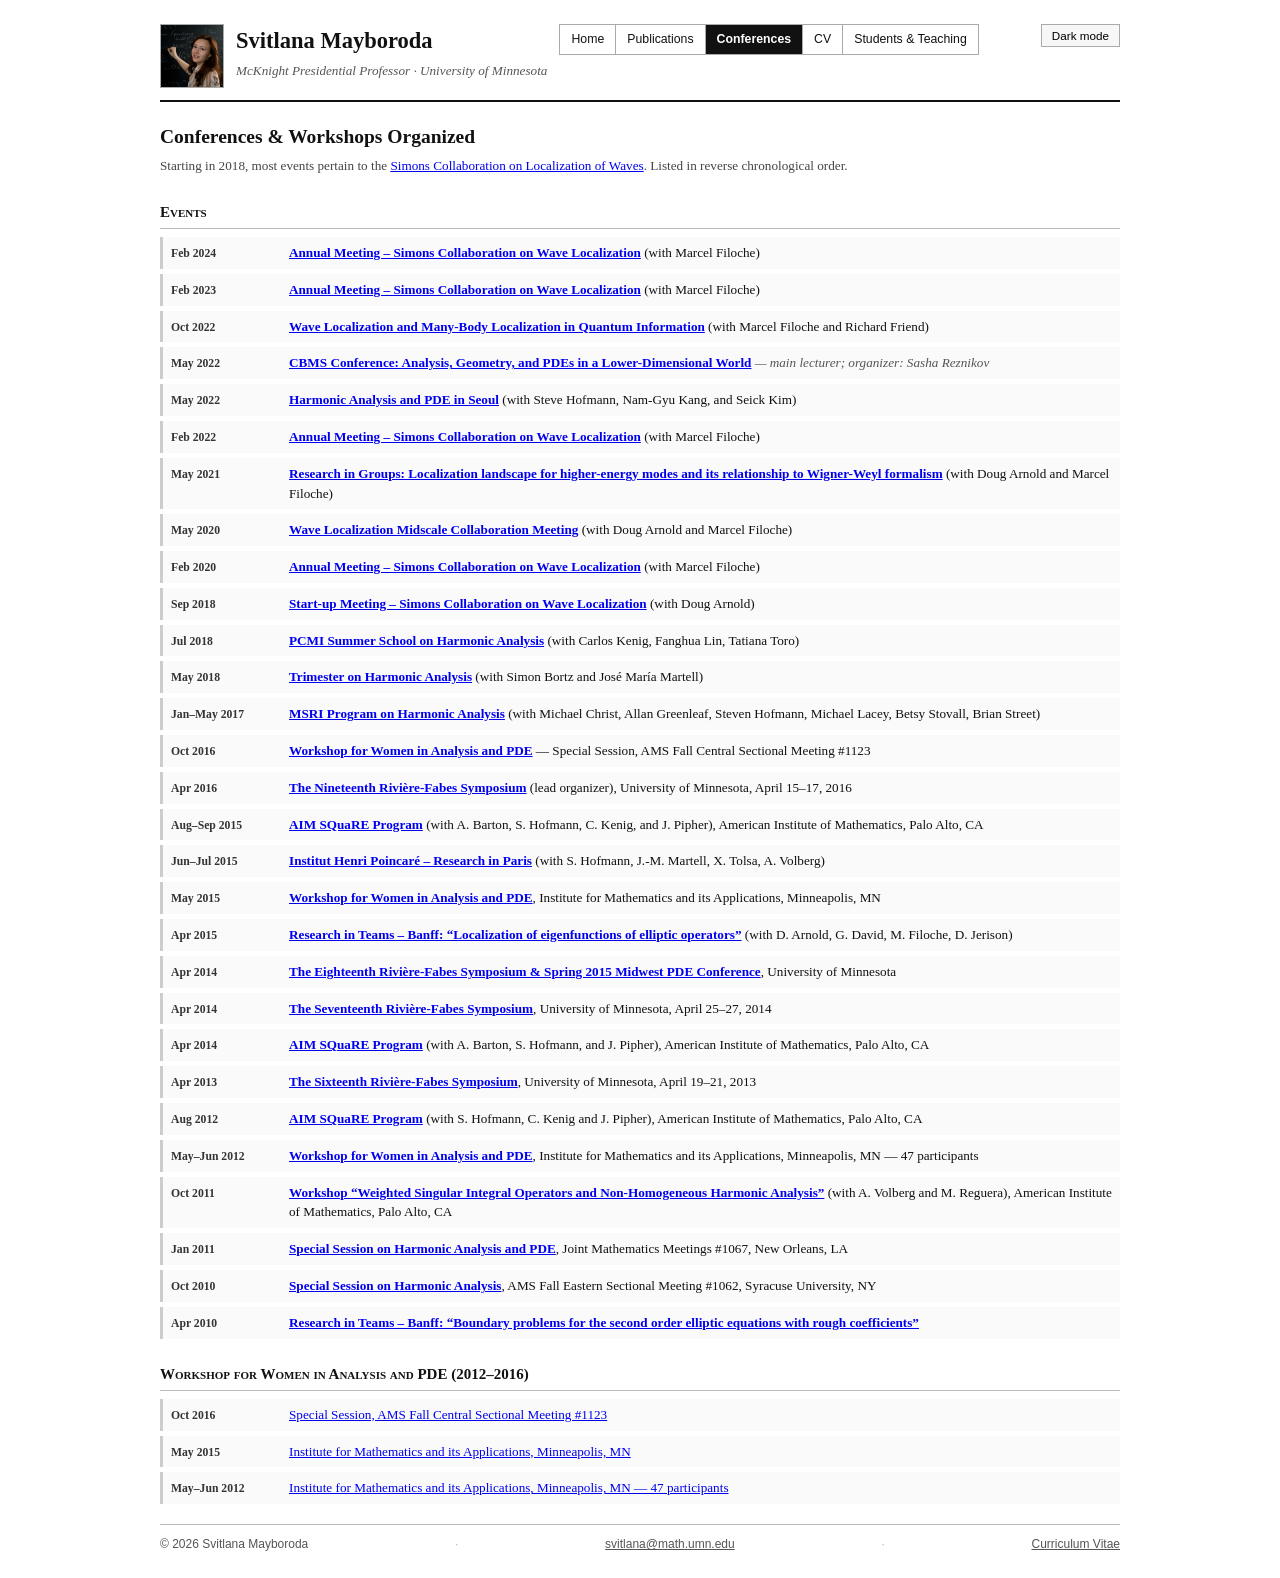
==== commit 1b783f7e: "ready for cloudflare" ====
--- a/organized.html
+++ b/organized.html
@@ -44,7 +44,7 @@
     <h2 class="page-title">Conferences &amp; Workshops Organized</h2>
     <p class="page-note">
       Starting in 2018, most events pertain to the
-      <a href="https://www.simonsfoundation.org/collaborations/localization-of-waves/" target="_blank" rel="noopener noreferrer">Simons Collaboration on Localization of Waves</a>.
+      <a href="http://wave.umn.edu/" target="_blank" rel="noopener noreferrer">Simons Collaboration on Localization of Waves</a>.
       Listed in reverse chronological order.
     </p>
 
@@ -52,119 +52,119 @@
     <ul class="event-list">
       <li>
         <span class="event-date">Feb 2024</span>
-        <span class="event-desc"><strong>Annual Meeting &#8211; Simons Collaboration on Wave Localization</strong> (with Marcel Filoche)</span>
+        <span class="event-desc"><strong><a href="https://www.simonsfoundation.org/event/simons-collaboration-on-the-localization-of-waves-annual-meeting-2024/" target="_blank" rel="noopener noreferrer">Annual Meeting &#8211; Simons Collaboration on Wave Localization</a></strong> (with Marcel Filoche)</span>
       </li>
       <li>
         <span class="event-date">Feb 2023</span>
-        <span class="event-desc"><strong>Annual Meeting &#8211; Simons Collaboration on Wave Localization</strong> (with Marcel Filoche)</span>
+        <span class="event-desc"><strong><a href="https://www.simonsfoundation.org/event/simons-collaboration-on-the-localization-of-waves-annual-meeting-2023/" target="_blank" rel="noopener noreferrer">Annual Meeting &#8211; Simons Collaboration on Wave Localization</a></strong> (with Marcel Filoche)</span>
       </li>
       <li>
         <span class="event-date">Oct 2022</span>
-        <span class="event-desc"><strong>Wave Localization and Many-Body Localization in Quantum Information</strong> (with Marcel Filoche and Richard Friend)</span>
+        <span class="event-desc"><strong><a href="https://cse.umn.edu/wave/wl-mblqi-event" target="_blank" rel="noopener noreferrer">Wave Localization and Many-Body Localization in Quantum Information</a></strong> (with Marcel Filoche and Richard Friend)</span>
       </li>
       <li>
         <span class="event-date">May 2022</span>
-        <span class="event-desc"><strong>CBMS Conference: Analysis, Geometry, and PDEs in a Lower-Dimensional World</strong> <em>&#8212; main lecturer; organizer: Sasha Reznikov</em></span>
+        <span class="event-desc"><strong><a href="https://cbms2020.math.fsu.edu/" target="_blank" rel="noopener noreferrer">CBMS Conference: Analysis, Geometry, and PDEs in a Lower-Dimensional World</a></strong> <em>&#8212; main lecturer; organizer: Sasha Reznikov</em></span>
       </li>
       <li>
         <span class="event-date">May 2022</span>
-        <span class="event-desc"><strong>Harmonic Analysis and PDE in Seoul</strong> (with Steve Hofmann, Nam-Gyu Kang, and Seick Kim)</span>
+        <span class="event-desc"><strong><a href="https://sites.google.com/view/hapde2021" target="_blank" rel="noopener noreferrer">Harmonic Analysis and PDE in Seoul</a></strong> (with Steve Hofmann, Nam-Gyu Kang, and Seick Kim)</span>
       </li>
       <li>
         <span class="event-date">Feb 2022</span>
-        <span class="event-desc"><strong>Annual Meeting &#8211; Simons Collaboration on Wave Localization</strong> (with Marcel Filoche)</span>
+        <span class="event-desc"><strong><a href="https://www.simonsfoundation.org/event/simons-collaboration-on-localization-of-waves-annual-meeting-2022" target="_blank" rel="noopener noreferrer">Annual Meeting &#8211; Simons Collaboration on Wave Localization</a></strong> (with Marcel Filoche)</span>
       </li>
       <li>
         <span class="event-date">May 2021</span>
-        <span class="event-desc"><strong>Research in Groups: Localization landscape for higher-energy modes and its relationship to Wigner-Weyl formalism</strong> (with Doug Arnold and Marcel Filoche)</span>
+        <span class="event-desc"><strong><a href="https://cse.umn.edu/wave/events/wave-localization-pi-meeting" target="_blank" rel="noopener noreferrer">Research in Groups: Localization landscape for higher-energy modes and its relationship to Wigner-Weyl formalism</a></strong> (with Doug Arnold and Marcel Filoche)</span>
       </li>
       <li>
         <span class="event-date">May 2020</span>
-        <span class="event-desc"><strong>Wave Localization Midscale Collaboration Meeting</strong> (with Doug Arnold and Marcel Filoche)</span>
+        <span class="event-desc"><strong><a href="https://cse.umn.edu/wave/wave-localization-midscale-collaboration-meeting" target="_blank" rel="noopener noreferrer">Wave Localization Midscale Collaboration Meeting</a></strong> (with Doug Arnold and Marcel Filoche)</span>
       </li>
       <li>
         <span class="event-date">Feb 2020</span>
-        <span class="event-desc"><strong>Annual Meeting &#8211; Simons Collaboration on Wave Localization</strong> (with Marcel Filoche)</span>
+        <span class="event-desc"><strong><a href="https://www.simonsfoundation.org/event/simons-collaboration-on-localization-of-waves-annual-meeting-2020/" target="_blank" rel="noopener noreferrer">Annual Meeting &#8211; Simons Collaboration on Wave Localization</a></strong> (with Marcel Filoche)</span>
       </li>
       <li>
         <span class="event-date">Sep 2018</span>
-        <span class="event-desc"><strong>Start-up Meeting &#8211; Simons Collaboration on Wave Localization</strong> (with Doug Arnold)</span>
+        <span class="event-desc"><strong><a href="https://cse.umn.edu/wave/simons-collaboration-localization-waves-kickoff-meeting" target="_blank" rel="noopener noreferrer">Start-up Meeting &#8211; Simons Collaboration on Wave Localization</a></strong> (with Doug Arnold)</span>
       </li>
       <li>
         <span class="event-date">Jul 2018</span>
-        <span class="event-desc"><strong>PCMI Summer School on Harmonic Analysis</strong> (with Carlos Kenig, Fanghua Lin, Tatiana Toro)</span>
+        <span class="event-desc"><strong><a href="https://www.ias.edu/pcmi/archives" target="_blank" rel="noopener noreferrer">PCMI Summer School on Harmonic Analysis</a></strong> (with Carlos Kenig, Fanghua Lin, Tatiana Toro)</span>
       </li>
       <li>
         <span class="event-date">May 2018</span>
-        <span class="event-desc"><strong>Trimester on Harmonic Analysis</strong> (with Simon Bortz and Jos&#233; Mar&#237;a Martell)</span>
+        <span class="event-desc"><strong><a href="https://www.icmat.es/RT/2018/HAPDEGMT/workshop/" target="_blank" rel="noopener noreferrer">Trimester on Harmonic Analysis</a></strong> (with Simon Bortz and Jos&#233; Mar&#237;a Martell)</span>
       </li>
       <li>
         <span class="event-date">Jan&#8211;May 2017</span>
-        <span class="event-desc"><strong>MSRI Program on Harmonic Analysis</strong> (with Michael Christ, Allan Greenleaf, Steven Hofmann, Michael Lacey, Betsy Stovall, Brian Street)</span>
+        <span class="event-desc"><strong><a href="https://www.msri.org/programs/300" target="_blank" rel="noopener noreferrer">MSRI Program on Harmonic Analysis</a></strong> (with Michael Christ, Allan Greenleaf, Steven Hofmann, Michael Lacey, Betsy Stovall, Brian Street)</span>
       </li>
       <li>
         <span class="event-date">Oct 2016</span>
-        <span class="event-desc"><strong>Workshop for Women in Analysis and PDE</strong> &#8212; Special Session, AMS Fall Central Sectional Meeting #1123</span>
+        <span class="event-desc"><strong><a href="http://www.ams.org/meetings/sectional/2239_program_ss24.html" target="_blank" rel="noopener noreferrer">Workshop for Women in Analysis and PDE</a></strong> &#8212; Special Session, AMS Fall Central Sectional Meeting #1123</span>
       </li>
       <li>
         <span class="event-date">Apr 2016</span>
-        <span class="event-desc"><strong>The Nineteenth Rivi&#232;re-Fabes Symposium</strong> (lead organizer), University of Minnesota, April 15&#8211;17, 2016</span>
+        <span class="event-desc"><strong><a href="http://www.math.umn.edu/conferences/riv_fabes/" target="_blank" rel="noopener noreferrer">The Nineteenth Rivi&#232;re-Fabes Symposium</a></strong> (lead organizer), University of Minnesota, April 15&#8211;17, 2016</span>
       </li>
       <li>
         <span class="event-date">Aug&#8211;Sep 2015</span>
-        <span class="event-desc"><strong>AIM SQuaRE Program</strong> (with A. Barton, S. Hofmann, C. Kenig, and J. Pipher), American Institute of Mathematics, Palo Alto, CA</span>
+        <span class="event-desc"><strong><a href="https://aimath.org/pastsquares/" target="_blank" rel="noopener noreferrer">AIM SQuaRE Program</a></strong> (with A. Barton, S. Hofmann, C. Kenig, and J. Pipher), American Institute of Mathematics, Palo Alto, CA</span>
       </li>
       <li>
         <span class="event-date">Jun&#8211;Jul 2015</span>
-        <span class="event-desc"><strong>Institut Henri Poincar&#233; &#8211; Research in Paris</strong> (with S. Hofmann, J.-M. Martell, X. Tolsa, A. Volberg)</span>
+        <span class="event-desc"><strong><a href="http://www.ihp.fr/en/activities/archives/rip" target="_blank" rel="noopener noreferrer">Institut Henri Poincar&#233; &#8211; Research in Paris</a></strong> (with S. Hofmann, J.-M. Martell, X. Tolsa, A. Volberg)</span>
       </li>
       <li>
         <span class="event-date">May 2015</span>
-        <span class="event-desc"><strong>Workshop for Women in Analysis and PDE</strong>, Institute for Mathematics and its Applications, Minneapolis, MN</span>
+        <span class="event-desc"><strong><a href="http://www.ima.umn.edu/2014-2015/SW5.28-31.15/" target="_blank" rel="noopener noreferrer">Workshop for Women in Analysis and PDE</a></strong>, Institute for Mathematics and its Applications, Minneapolis, MN</span>
       </li>
       <li>
         <span class="event-date">Apr 2015</span>
-        <span class="event-desc"><strong>Research in Teams &#8211; Banff: &#8220;Localization of eigenfunctions of elliptic operators&#8221;</strong> (with D. Arnold, G. David, M. Filoche, D. Jerison)</span>
+        <span class="event-desc"><strong><a href="https://www.birs.ca/events/2015/focussed-research-groups/15frg188" target="_blank" rel="noopener noreferrer">Research in Teams &#8211; Banff: &#8220;Localization of eigenfunctions of elliptic operators&#8221;</a></strong> (with D. Arnold, G. David, M. Filoche, D. Jerison)</span>
       </li>
       <li>
         <span class="event-date">Apr 2014</span>
-        <span class="event-desc"><strong>The Eighteenth Rivi&#232;re-Fabes Symposium &amp; Spring 2015 Midwest PDE Conference</strong>, University of Minnesota</span>
+        <span class="event-desc"><strong><a href="http://www.math.umn.edu/conferences/riv_fabes/" target="_blank" rel="noopener noreferrer">The Eighteenth Rivi&#232;re-Fabes Symposium &amp; Spring 2015 Midwest PDE Conference</a></strong>, University of Minnesota</span>
       </li>
       <li>
         <span class="event-date">Apr 2014</span>
-        <span class="event-desc"><strong>The Seventeenth Rivi&#232;re-Fabes Symposium</strong>, University of Minnesota, April 25&#8211;27, 2014</span>
+        <span class="event-desc"><strong><a href="http://www.math.umn.edu/conferences/riv_fabes/" target="_blank" rel="noopener noreferrer">The Seventeenth Rivi&#232;re-Fabes Symposium</a></strong>, University of Minnesota, April 25&#8211;27, 2014</span>
       </li>
       <li>
         <span class="event-date">Apr 2014</span>
-        <span class="event-desc"><strong>AIM SQuaRE Program</strong> (with A. Barton, S. Hofmann, and J. Pipher), American Institute of Mathematics, Palo Alto, CA</span>
+        <span class="event-desc"><strong><a href="http://aimath.org/pastsquares/" target="_blank" rel="noopener noreferrer">AIM SQuaRE Program</a></strong> (with A. Barton, S. Hofmann, and J. Pipher), American Institute of Mathematics, Palo Alto, CA</span>
       </li>
       <li>
         <span class="event-date">Apr 2013</span>
-        <span class="event-desc"><strong>The Sixteenth Rivi&#232;re-Fabes Symposium</strong>, University of Minnesota, April 19&#8211;21, 2013</span>
+        <span class="event-desc"><strong><a href="http://www.math.umn.edu/conferences/riv_fabes/" target="_blank" rel="noopener noreferrer">The Sixteenth Rivi&#232;re-Fabes Symposium</a></strong>, University of Minnesota, April 19&#8211;21, 2013</span>
       </li>
       <li>
         <span class="event-date">Aug 2012</span>
-        <span class="event-desc"><strong>AIM SQuaRE Program</strong> (with S. Hofmann, C. Kenig and J. Pipher), American Institute of Mathematics, Palo Alto, CA</span>
+        <span class="event-desc"><strong><a href="http://aimath.org/pastsquares/" target="_blank" rel="noopener noreferrer">AIM SQuaRE Program</a></strong> (with S. Hofmann, C. Kenig and J. Pipher), American Institute of Mathematics, Palo Alto, CA</span>
       </li>
       <li>
         <span class="event-date">May&#8211;Jun 2012</span>
-        <span class="event-desc"><strong>Workshop for Women in Analysis and PDE</strong>, Institute for Mathematics and its Applications, Minneapolis, MN &#8212; 47 participants</span>
+        <span class="event-desc"><strong><a href="http://www.ima.umn.edu/2011-2012/SW5.30-6.2.12/" target="_blank" rel="noopener noreferrer">Workshop for Women in Analysis and PDE</a></strong>, Institute for Mathematics and its Applications, Minneapolis, MN &#8212; 47 participants</span>
       </li>
       <li>
         <span class="event-date">Oct 2011</span>
-        <span class="event-desc"><strong>Workshop &#8220;Weighted Singular Integral Operators and Non-Homogeneous Harmonic Analysis&#8221;</strong> (with A. Volberg and M. Reguera), American Institute of Mathematics, Palo Alto, CA</span>
+        <span class="event-desc"><strong><a href="http://www.aimath.org/pastworkshops/singularintops.html" target="_blank" rel="noopener noreferrer">Workshop &#8220;Weighted Singular Integral Operators and Non-Homogeneous Harmonic Analysis&#8221;</a></strong> (with A. Volberg and M. Reguera), American Institute of Mathematics, Palo Alto, CA</span>
       </li>
       <li>
         <span class="event-date">Jan 2011</span>
-        <span class="event-desc"><strong>Special Session on Harmonic Analysis and PDE</strong>, Joint Mathematics Meetings #1067, New Orleans, LA</span>
+        <span class="event-desc"><strong><a href="http://ams.org/meetings/national/jmm/2125_intro.html" target="_blank" rel="noopener noreferrer">Special Session on Harmonic Analysis and PDE</a></strong>, Joint Mathematics Meetings #1067, New Orleans, LA</span>
       </li>
       <li>
         <span class="event-date">Oct 2010</span>
-        <span class="event-desc"><strong>Special Session on Harmonic Analysis</strong>, AMS Fall Eastern Sectional Meeting #1062, Syracuse University, NY</span>
+        <span class="event-desc"><strong><a href="http://ams.org/meetings/sectional/2176_program_ss10.html#title" target="_blank" rel="noopener noreferrer">Special Session on Harmonic Analysis</a></strong>, AMS Fall Eastern Sectional Meeting #1062, Syracuse University, NY</span>
       </li>
       <li>
         <span class="event-date">Apr 2010</span>
-        <span class="event-desc"><strong>Research in Teams &#8211; Banff: &#8220;Boundary problems for the second order elliptic equations with rough coefficients&#8221;</strong></span>
+        <span class="event-desc"><strong><a href="http://www.birs.ca/events/2010/research-in-teams/10rit135" target="_blank" rel="noopener noreferrer">Research in Teams &#8211; Banff: &#8220;Boundary problems for the second order elliptic equations with rough coefficients&#8221;</a></strong></span>
       </li>
     </ul>
 
@@ -172,15 +172,15 @@
     <ul class="event-list">
       <li>
         <span class="event-date">Oct 2016</span>
-        <span class="event-desc">Special Session, AMS Fall Central Sectional Meeting #1123</span>
+        <span class="event-desc"><a href="http://www.ams.org/meetings/sectional/2239_program_ss24.html" target="_blank" rel="noopener noreferrer">Special Session, AMS Fall Central Sectional Meeting #1123</a></span>
       </li>
       <li>
         <span class="event-date">May 2015</span>
-        <span class="event-desc">Institute for Mathematics and its Applications, Minneapolis, MN</span>
+        <span class="event-desc"><a href="http://www.ima.umn.edu/2014-2015/SW5.28-31.15/" target="_blank" rel="noopener noreferrer">Institute for Mathematics and its Applications, Minneapolis, MN</a></span>
       </li>
       <li>
         <span class="event-date">May&#8211;Jun 2012</span>
-        <span class="event-desc">Institute for Mathematics and its Applications, Minneapolis, MN &#8212; 47 participants</span>
+        <span class="event-desc"><a href="http://www.ima.umn.edu/2011-2012/SW5.30-6.2.12/" target="_blank" rel="noopener noreferrer">Institute for Mathematics and its Applications, Minneapolis, MN &#8212; 47 participants</a></span>
       </li>
     </ul>
 
--- a/styles.css
+++ b/styles.css
@@ -196,6 +196,12 @@
   font-size: 0.88rem;
 }
 
+/* Allow long email/URL strings to wrap inside contact cards */
+.contact-grid a {
+  word-break: break-all;
+  overflow-wrap: anywhere;
+}
+
 /* ── Footer ── */
 .site-footer {
   margin-top: 20px;
@@ -217,3 +223,180 @@
 
 .site-footer a { color: #555; }
 .site-footer a:hover { color: #00c; }
+
+/* ── Theme toggle button ── */
+.theme-toggle {
+  align-self: flex-start;
+  margin-left: auto;
+  padding: 4px 10px;
+  font-size: 0.78rem;
+  font-family: Arial, Helvetica, sans-serif;
+  border: 1px solid #aaa;
+  background: #f7f7f7;
+  cursor: pointer;
+}
+
+.theme-toggle:hover {
+  background: #eee;
+}
+
+/* ── Dark mode overrides ── */
+body.theme-dark {
+  background: #050509;
+  color: #f5f5f5;
+}
+
+body.theme-dark .page {
+  color: inherit;
+}
+
+body.theme-dark .site-header {
+  border-bottom-color: #2f2f3a;
+}
+
+body.theme-dark .site-photo-link {
+  border-color: #444;
+}
+
+body.theme-dark .site-subtitle {
+  color: #b5b5c7;
+}
+
+body.theme-dark .site-nav {
+  border-color: #3a3a4a;
+  background: #11111a;
+}
+
+body.theme-dark .site-nav a {
+  color: #f5f5f5;
+  border-right-color: #3a3a4a;
+  background: transparent;
+}
+
+body.theme-dark .site-nav a:hover {
+  background: #222233;
+  color: #9acbff;
+}
+
+body.theme-dark .site-nav a[aria-current="page"] {
+  background: #e5e5ff;
+  color: #141421;
+}
+
+body.theme-dark .card {
+  border-color: #303046;
+  background: #10101b;
+}
+
+body.theme-dark .card h2 {
+  border-bottom-color: #2b2b3b;
+}
+
+body.theme-dark .card p {
+  color: #e2e2f0;
+}
+
+body.theme-dark .card a {
+  color: #9acbff;
+}
+
+body.theme-dark .card a:hover {
+  color: #ffd1a8;
+}
+
+body.theme-dark .link-list li a {
+  background: #151526;
+  border-color: #303046;
+  color: #9acbff;
+}
+
+body.theme-dark .link-list li a:hover {
+  background: #1f1f32;
+  color: #ffd1a8;
+}
+
+/* Publications page dark tweaks */
+body.theme-dark .pub-list li {
+  background: #1b1b2a;
+  border-left-color: #4a4a6a;
+}
+
+body.theme-dark .status-badge {
+  background: #2a2a3d;
+  border-color: #555577;
+  color: #e2e2f0;
+}
+
+/* Conferences page dark tweaks */
+body.theme-dark .event-list li {
+  background: #1b1b2a;
+  border-left-color: #4a4a6a;
+}
+
+body.theme-dark .event-date {
+  color: #e2e2f0;
+}
+
+body.theme-dark .event-desc strong {
+  color: #f5f5f5;
+}
+
+body.theme-dark .event-desc em {
+  color: #c0c0d5;
+}
+
+/* Students & teaching page dark tweaks */
+body.theme-dark .person-list li {
+  background: #1b1b2a;
+  border-left-color: #4a4a6a;
+}
+
+body.theme-dark .person-list li strong {
+  color: #f5f5f5;
+}
+
+body.theme-dark .person-list li .person-note {
+  color: #c0c0d5;
+}
+
+body.theme-dark .person-current strong::after {
+  border-color: #666688;
+  color: #d4d4ea;
+}
+
+body.theme-dark .teaching-table thead th {
+  background: #181824;
+  border-color: #3a3a4a;
+}
+
+body.theme-dark .teaching-table tbody tr:nth-child(even) td {
+  background: #141420;
+}
+
+body.theme-dark .teaching-table tbody td {
+  border-color: #34344a;
+  color: #e2e2f0;
+}
+
+body.theme-dark .site-footer {
+  border-top-color: #303046;
+  color: #c0c0d5;
+}
+
+body.theme-dark .site-footer a {
+  color: #c0c0d5;
+}
+
+body.theme-dark .site-footer a:hover {
+  color: #9acbff;
+}
+
+body.theme-dark .theme-toggle {
+  background: #151526;
+  border-color: #3a3a4a;
+  color: #f5f5f5;
+}
+
+body.theme-dark .theme-toggle:hover {
+  background: #202036;
+}
